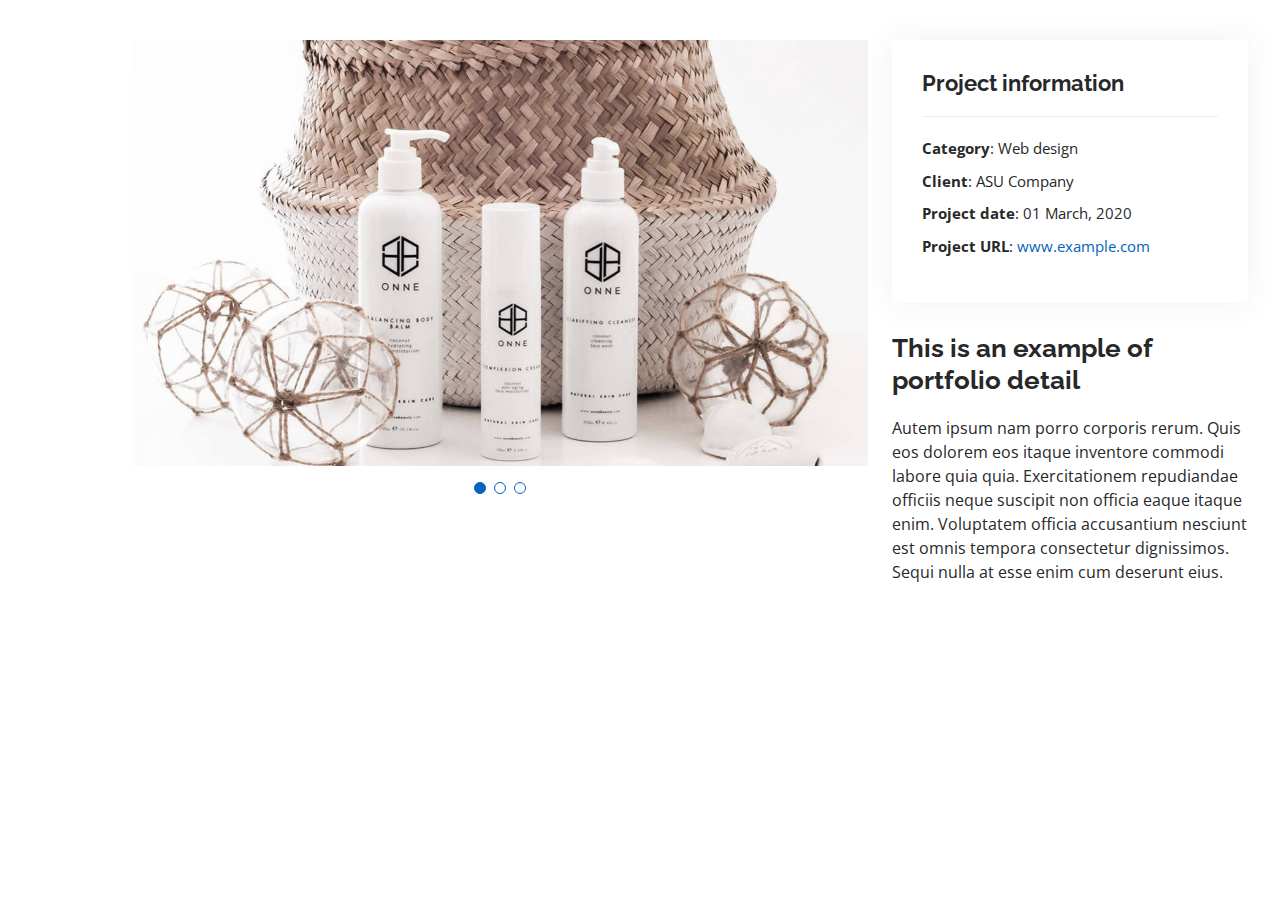
==== portfolio-details.html @ 67cf68f1 "Initit Project" ====
<!DOCTYPE html>
<html lang="en">

<head>
  <meta charset="utf-8">
  <meta content="width=device-width, initial-scale=1.0" name="viewport">

  <title>Portfolio Details - Personal Bootstrap Template</title>
  <meta content="" name="description">
  <meta content="" name="keywords">

  <!-- Favicons -->
  <link href="assets/img/favicon.png" rel="icon">
  <link href="assets/img/apple-touch-icon.png" rel="apple-touch-icon">

  <!-- Google Fonts -->
  <link href="https://fonts.googleapis.com/css?family=Open+Sans:300,300i,400,400i,600,600i,700,700i|Raleway:300,300i,400,400i,500,500i,600,600i,700,700i|Poppins:300,300i,400,400i,500,500i,600,600i,700,700i" rel="stylesheet">

  <!-- Vendor CSS Files -->
  <link href="assets/vendor/aos/aos.css" rel="stylesheet">
  <link href="assets/vendor/bootstrap/css/bootstrap.min.css" rel="stylesheet">
  <link href="assets/vendor/bootstrap-icons/bootstrap-icons.css" rel="stylesheet">
  <link href="assets/vendor/boxicons/css/boxicons.min.css" rel="stylesheet">
  <link href="assets/vendor/glightbox/css/glightbox.min.css" rel="stylesheet">
  <link href="assets/vendor/swiper/swiper-bundle.min.css" rel="stylesheet">

  <!-- Template Main CSS File -->
  <link href="assets/css/style.css" rel="stylesheet">

  <!-- =======================================================
  * Template Name: MyResume
  * Updated: Jan 09 2024 with Bootstrap v5.3.2
  * Template URL: https://bootstrapmade.com/free-html-bootstrap-template-my-resume/
  * Author: BootstrapMade.com
  * License: https://bootstrapmade.com/license/
  ======================================================== -->
</head>

<body>

  <main id="main">

    <!-- ======= Portfolio Details Section ======= -->
    <section id="portfolio-details" class="portfolio-details">
      <div class="container">

        <div class="row gy-4">

          <div class="col-lg-8">
            <div class="portfolio-details-slider swiper">
              <div class="swiper-wrapper align-items-center">

                <div class="swiper-slide">
                  <img src="assets/img/portfolio/portfolio-details-1.jpg" alt="">
                </div>

                <div class="swiper-slide">
                  <img src="assets/img/portfolio/portfolio-details-2.jpg" alt="">
                </div>

                <div class="swiper-slide">
                  <img src="assets/img/portfolio/portfolio-details-3.jpg" alt="">
                </div>

              </div>
              <div class="swiper-pagination"></div>
            </div>
          </div>

          <div class="col-lg-4">
            <div class="portfolio-info">
              <h3>Project information</h3>
              <ul>
                <li><strong>Category</strong>: Web design</li>
                <li><strong>Client</strong>: ASU Company</li>
                <li><strong>Project date</strong>: 01 March, 2020</li>
                <li><strong>Project URL</strong>: <a href="#">www.example.com</a></li>
              </ul>
            </div>
            <div class="portfolio-description">
              <h2>This is an example of portfolio detail</h2>
              <p>
                Autem ipsum nam porro corporis rerum. Quis eos dolorem eos itaque inventore commodi labore quia quia. Exercitationem repudiandae officiis neque suscipit non officia eaque itaque enim. Voluptatem officia accusantium nesciunt est omnis tempora consectetur dignissimos. Sequi nulla at esse enim cum deserunt eius.
              </p>
            </div>
          </div>

        </div>

      </div>
    </section><!-- End Portfolio Details Section -->

  </main><!-- End #main -->

  <div id="preloader"></div>
  <a href="#" class="back-to-top d-flex align-items-center justify-content-center"><i class="bi bi-arrow-up-short"></i></a>

  <!-- Vendor JS Files -->
  <script src="assets/vendor/purecounter/purecounter_vanilla.js"></script>
  <script src="assets/vendor/aos/aos.js"></script>
  <script src="assets/vendor/bootstrap/js/bootstrap.bundle.min.js"></script>
  <script src="assets/vendor/glightbox/js/glightbox.min.js"></script>
  <script src="assets/vendor/isotope-layout/isotope.pkgd.min.js"></script>
  <script src="assets/vendor/swiper/swiper-bundle.min.js"></script>
  <script src="assets/vendor/typed.js/typed.umd.js"></script>
  <script src="assets/vendor/waypoints/noframework.waypoints.js"></script>
  <script src="assets/vendor/php-email-form/validate.js"></script>

  <!-- Template Main JS File -->
  <script src="assets/js/main.js"></script>

</body>

</html>
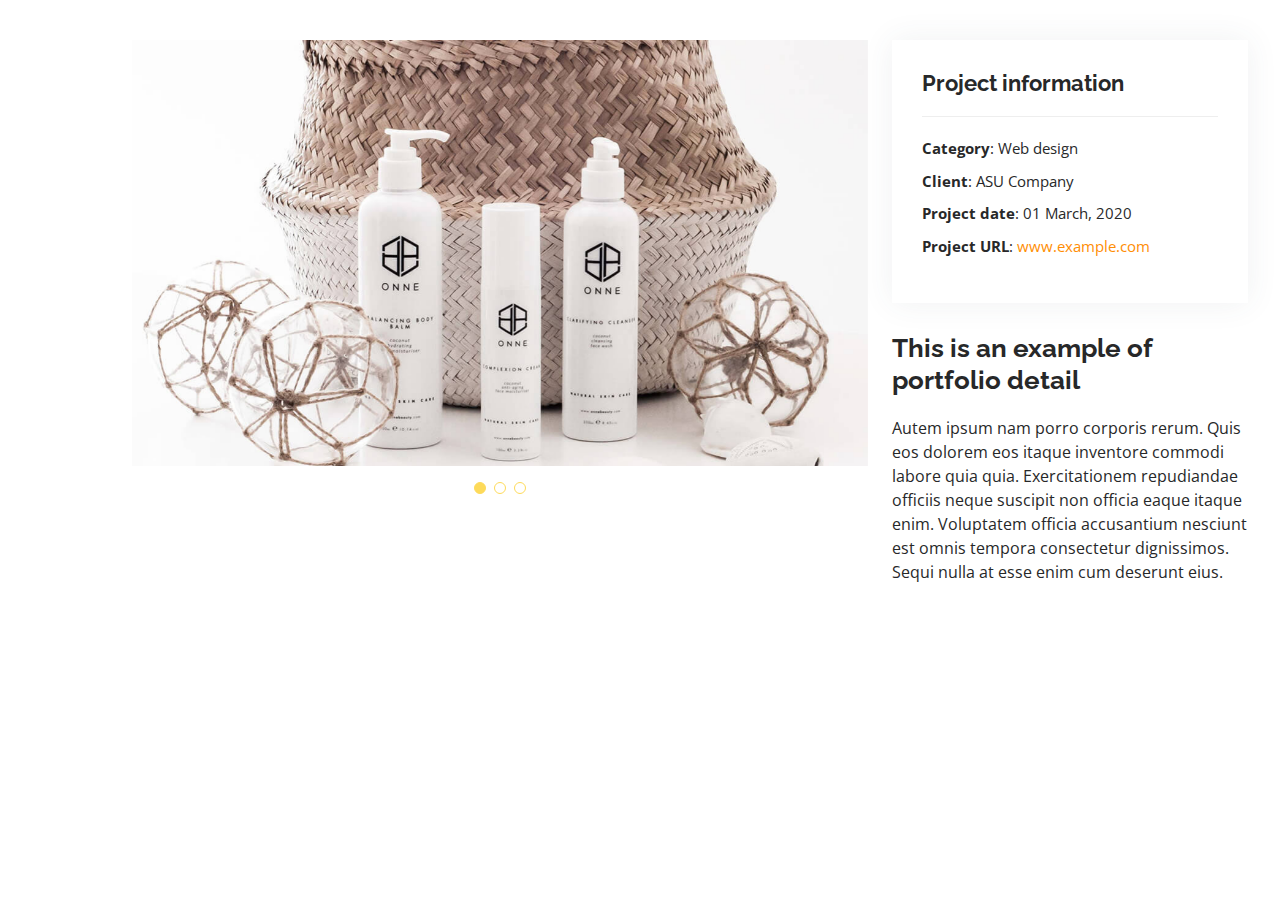
==== commit 9269493a: "Clean unused dependencies" ====
--- a/portfolio-details.html
+++ b/portfolio-details.html
@@ -104,7 +104,6 @@
   <script src="assets/vendor/swiper/swiper-bundle.min.js"></script>
   <script src="assets/vendor/typed.js/typed.umd.js"></script>
   <script src="assets/vendor/waypoints/noframework.waypoints.js"></script>
-  <script src="assets/vendor/php-email-form/validate.js"></script>
 
   <!-- Template Main JS File -->
   <script src="assets/js/main.js"></script>
--- a/assets/css/style.css
+++ b/assets/css/style.css
@@ -15,12 +15,12 @@
 }
 
 a {
-  color: #0563bb;
+  color: #ff8e04;
   text-decoration: none;
 }
 
 a:hover {
-  color: #067ded;
+  color: #fdda5a;
   text-decoration: none;
 }
 
@@ -43,7 +43,7 @@
   right: 15px;
   bottom: 15px;
   z-index: 996;
-  background: #0563bb;
+  background: #fdda5a;
   width: 40px;
   height: 40px;
   border-radius: 50px;
@@ -57,7 +57,7 @@
 }
 
 .back-to-top:hover {
-  background: #0678e3;
+  background: #fdda5a;
   color: #fff;
 }
 
@@ -85,7 +85,7 @@
   position: fixed;
   top: calc(50% - 30px);
   left: calc(50% - 30px);
-  border: 6px solid #0563bb;
+  border: 6px solid #fdda5a;
   border-top-color: #fff;
   border-bottom-color: #fff;
   border-radius: 50%;
@@ -211,7 +211,7 @@
 .nav-menu .active:focus,
 .nav-menu li:hover>a {
   color: #fff;
-  background: #0563bb;
+  background: #fdda5a;
 }
 
 .nav-menu a:hover span,
@@ -265,7 +265,7 @@
 
 .mobile-nav-active .mobile-nav-toggle {
   color: #fff;
-  background-color: #0563bb;
+  background-color: #fdda5a;
 }
 
 /*--------------------------------------------------------------
@@ -274,7 +274,7 @@
 #hero {
   width: 100%;
   height: 100vh;
-  background: url("../img/hero-bg.jpg") top right no-repeat;
+  background: url("../img/hero-bg.png") top right no-repeat;
   background-size: cover;
   position: relative;
 }
@@ -311,7 +311,7 @@
 }
 
 #hero p span {
-  color: #0563bb;
+  color: #ff8e04;
   letter-spacing: 1px;
 }
 
@@ -329,7 +329,7 @@
 }
 
 #hero .social-links a:hover {
-  color: #0563bb;
+  color: #fdda5a;
 }
 
 @media (max-width: 992px) {
@@ -389,7 +389,7 @@
   display: block;
   width: 40px;
   height: 3px;
-  background: #0563bb;
+  background: #fdda5a;
   bottom: 0;
   left: calc(50% - 20px);
 }
@@ -404,7 +404,7 @@
 .about .content h3 {
   font-weight: 700;
   font-size: 26px;
-  color: #728394;
+  color: #ff8e04;
 }
 
 .about .content ul {
@@ -425,7 +425,7 @@
 .about .content ul i {
   font-size: 16px;
   margin-right: 5px;
-  color: #0563bb;
+  color: #fdda5a;
   line-height: 0;
 }
 
@@ -451,7 +451,7 @@
   left: 50%;
   transform: translateX(-50%);
   font-size: 24px;
-  background: #0563bb;
+  background: #fdda5a;
   color: #fff;
   border-radius: 50px;
   display: inline-flex;
@@ -508,7 +508,7 @@
   width: 1px;
   height: 10px;
   transition: 0.9s;
-  background-color: #0563bb;
+  background-color: #ff8e04;
 }
 
 /*--------------------------------------------------------------
@@ -525,7 +525,7 @@
 .resume .resume-item {
   padding: 0 0 20px 20px;
   margin-top: -2px;
-  border-left: 2px solid #0563bb;
+  border-left: 2px solid #fdda5a;
   position: relative;
 }
 
@@ -535,13 +535,13 @@
   font-weight: 600;
   text-transform: uppercase;
   font-family: "Poppins", sans-serif;
-  color: #0563bb;
+  color: #fdda5a;
   margin-bottom: 10px;
 }
 
 .resume .resume-item h5 {
   font-size: 16px;
-  background: #f7f8f9;
+  background: #ff8e04;
   padding: 5px 15px;
   display: inline-block;
   font-weight: 600;
@@ -569,7 +569,7 @@
   left: -9px;
   top: 0;
   background: #fff;
-  border: 2px solid #0563bb;
+  border: 2px solid #fdda5a;
 }
 
 /*--------------------------------------------------------------
@@ -604,7 +604,7 @@
 
 .portfolio #portfolio-flters li:hover,
 .portfolio #portfolio-flters li.filter-active {
-  color: #0563bb;
+  color: #fdda5a;
 }
 
 .portfolio #portfolio-flters li:last-child {
@@ -750,11 +750,11 @@
   height: 12px;
   background-color: #fff;
   opacity: 1;
-  border: 1px solid #0563bb;
+  border: 1px solid #fdda5a;
 }
 
 .portfolio-details .portfolio-details-slider .swiper-pagination .swiper-pagination-bullet-active {
-  background-color: #0563bb;
+  background-color: #fdda5a;
 }
 
 .portfolio-details .portfolio-info {
@@ -797,7 +797,7 @@
 /*--------------------------------------------------------------
 # Services
 --------------------------------------------------------------*/
-.services .icon-box {
+/* .services .icon-box {
   text-align: center;
   padding: 70px 20px 80px 20px;
   transition: all ease-in-out 0.3s;
@@ -925,90 +925,7 @@
 
 .services .iconbox-teal:hover .icon path {
   fill: #11dbcf;
-}
-
-/*--------------------------------------------------------------
-# Testimonials
---------------------------------------------------------------*/
-.testimonials .section-header {
-  margin-bottom: 40px;
-}
-
-.testimonials .testimonials-carousel,
-.testimonials .testimonials-slider {
-  overflow: hidden;
-}
-
-.testimonials .testimonial-item {
-  text-align: center;
-}
-
-.testimonials .testimonial-item .testimonial-img {
-  width: 120px;
-  border-radius: 50%;
-  border: 4px solid #fff;
-  margin: 0 auto;
-}
-
-.testimonials .testimonial-item h3 {
-  font-size: 20px;
-  font-weight: bold;
-  margin: 10px 0 5px 0;
-  color: #111;
-}
-
-.testimonials .testimonial-item h4 {
-  font-size: 14px;
-  color: #999;
-  margin: 0 0 15px 0;
-}
-
-.testimonials .testimonial-item .quote-icon-left,
-.testimonials .testimonial-item .quote-icon-right {
-  color: #90c8fc;
-  font-size: 26px;
-}
-
-.testimonials .testimonial-item .quote-icon-left {
-  display: inline-block;
-  left: -5px;
-  position: relative;
-}
-
-.testimonials .testimonial-item .quote-icon-right {
-  display: inline-block;
-  right: -5px;
-  position: relative;
-  top: 10px;
-}
-
-.testimonials .testimonial-item p {
-  font-style: italic;
-  margin: 0 auto 15px auto;
-}
-
-.testimonials .swiper-pagination {
-  margin-top: 20px;
-  position: relative;
-}
-
-.testimonials .swiper-pagination .swiper-pagination-bullet {
-  width: 12px;
-  height: 12px;
-  background-color: #fff;
-  opacity: 1;
-  border: 1px solid #0563bb;
-}
-
-.testimonials .swiper-pagination .swiper-pagination-bullet-active {
-  background-color: #0563bb;
-}
-
-@media (min-width: 992px) {
-  .testimonials .testimonial-item p {
-    width: 80%;
-  }
-}
+} */
 
 /*--------------------------------------------------------------
 # Contact
@@ -1020,11 +937,11 @@
 
 .contact .info i {
   font-size: 20px;
-  color: #0563bb;
+  color: #ffffff;
   float: left;
   width: 44px;
   height: 44px;
-  background: #eef7ff;
+  background: #ff8e04;
   display: flex;
   justify-content: center;
   align-items: center;
@@ -1048,105 +965,23 @@
 }
 
 .contact .info .email,
-.contact .info .phone {
+.contact .info .phone,
+.contact .info .address {
   margin-top: 40px;
+  display: inline-block;
+  padding-inline-start: 40px;
+  padding-left: 40px;
+  
 }
 
 .contact .info .email:hover i,
 .contact .info .address:hover i,
 .contact .info .phone:hover i {
-  background: #0563bb;
-  color: #fff;
-}
-
-.contact .php-email-form {
-  width: 100%;
-  background: #fff;
-}
-
-.contact .php-email-form .form-group {
-  padding-bottom: 8px;
-}
-
-.contact .php-email-form .error-message {
-  display: none;
-  color: #fff;
-  background: #ed3c0d;
-  text-align: left;
-  padding: 15px;
-  font-weight: 600;
-}
-
-.contact .php-email-form .error-message br+br {
-  margin-top: 25px;
-}
-
-.contact .php-email-form .sent-message {
-  display: none;
-  color: #fff;
-  background: #18d26e;
-  text-align: center;
-  padding: 15px;
-  font-weight: 600;
-}
-
-.contact .php-email-form .loading {
-  display: none;
-  background: #fff;
-  text-align: center;
-  padding: 15px;
-}
-
-.contact .php-email-form .loading:before {
-  content: "";
-  display: inline-block;
-  border-radius: 50%;
-  width: 24px;
-  height: 24px;
-  margin: 0 10px -6px 0;
-  border: 3px solid #18d26e;
-  border-top-color: #eee;
-  animation: animate-loading 1s linear infinite;
-}
-
-.contact .php-email-form input,
-.contact .php-email-form textarea {
-  border-radius: 4px;
-  box-shadow: none;
-  font-size: 14px;
-}
-
-.contact .php-email-form input[type=text],
-.contact .php-email-form input[type=email] {
-  height: 44px;
-}
-
-.contact .php-email-form textarea {
-  padding: 10px 12px;
-}
-
-.contact .php-email-form button[type=submit] {
-  background: #0563bb;
-  border: 0;
-  padding: 10px 35px;
-  color: #fff;
-  transition: 0.4s;
-  border-radius: 50px;
-}
-
-.contact .php-email-form button[type=submit]:hover {
-  background: #0678e3;
-}
-
-@keyframes animate-loading {
-  0% {
-    transform: rotate(0deg);
-  }
-
-  100% {
-    transform: rotate(360deg);
-  }
-}
+  background: #fdda5a;
+  color: #fff;
+}
+
+
 
 /*--------------------------------------------------------------
 # Footer
@@ -1182,7 +1017,7 @@
 #footer .social-links a {
   font-size: 18px;
   display: inline-block;
-  background: #0563bb;
+  background: #ff8e04;
   color: #fff;
   line-height: 1;
   padding: 8px 0;
@@ -1195,15 +1030,83 @@
 }
 
 #footer .social-links a:hover {
-  background: #0678e3;
+  background: #fdda5a;
   color: #fff;
   text-decoration: none;
-}
-
-#footer .copyright {
-  margin: 0 0 5px 0;
 }
 
 #footer .credits {
   font-size: 13px;
-}+  display: none;
+}
+
+/* Custom Buttons */
+.credits-button {
+  align-items: center;
+  appearance: none;
+  background-color: #ff8e04;
+  border-radius: 24px;
+  border-style: none;
+  box-shadow: rgba(0, 0, 0, .2) 0 3px 5px -1px,rgba(0, 0, 0, .14) 0 6px 10px 0,rgba(0, 0, 0, .12) 0 1px 18px 0;
+  box-sizing: border-box;
+  color: #ffffff;
+  cursor: pointer;
+  display: inline-flex;
+  fill: currentcolor;
+  font-family: "Google Sans",Roboto,Arial,sans-serif;
+  font-size: 14px;
+  font-weight: 500;
+  height: 48px;
+  justify-content: center;
+  letter-spacing: .25px;
+  line-height: normal;
+  max-width: 100%;
+  overflow: visible;
+  padding: 2px 24px;
+  position: relative;
+  text-align: center;
+  text-transform: none;
+  transition: box-shadow 280ms cubic-bezier(.4, 0, .2, 1),opacity 15ms linear 30ms,transform 270ms cubic-bezier(0, 0, .2, 1) 0ms;
+  user-select: none;
+  -webkit-user-select: none;
+  touch-action: manipulation;
+  width: auto;
+  will-change: transform,opacity;
+  z-index: 0;
+}
+
+.credits-button:hover {
+  background: #fdda5a;
+  color: #ffffff;
+
+}
+
+.credits-button:active {
+  box-shadow: 0 4px 4px 0 rgb(60 64 67 / 30%), 0 8px 12px 6px rgb(60 64 67 / 15%);
+  outline: none;
+}
+
+.credits-button:focus {
+  outline: none;
+  border: 2px solid #ff8e04;
+}
+
+.credits-button:not(:disabled) {
+  box-shadow: rgba(60, 64, 67, .3) 0 1px 3px 0, rgba(60, 64, 67, .15) 0 4px 8px 3px;
+}
+
+.credits-button:not(:disabled):hover {
+  box-shadow: rgba(60, 64, 67, .3) 0 2px 3px 0, rgba(60, 64, 67, .15) 0 6px 10px 4px;
+}
+
+.credits-button:not(:disabled):focus {
+  box-shadow: rgba(60, 64, 67, .3) 0 1px 3px 0, rgba(60, 64, 67, .15) 0 4px 8px 3px;
+}
+
+.credits-button:not(:disabled):active {
+  box-shadow: rgba(60, 64, 67, .3) 0 4px 4px 0, rgba(60, 64, 67, .15) 0 8px 12px 6px;
+}
+
+.credits-button:disabled {
+  box-shadow: rgba(60, 64, 67, .3) 0 1px 3px 0, rgba(60, 64, 67, .15) 0 4px 8px 3px;
+}
